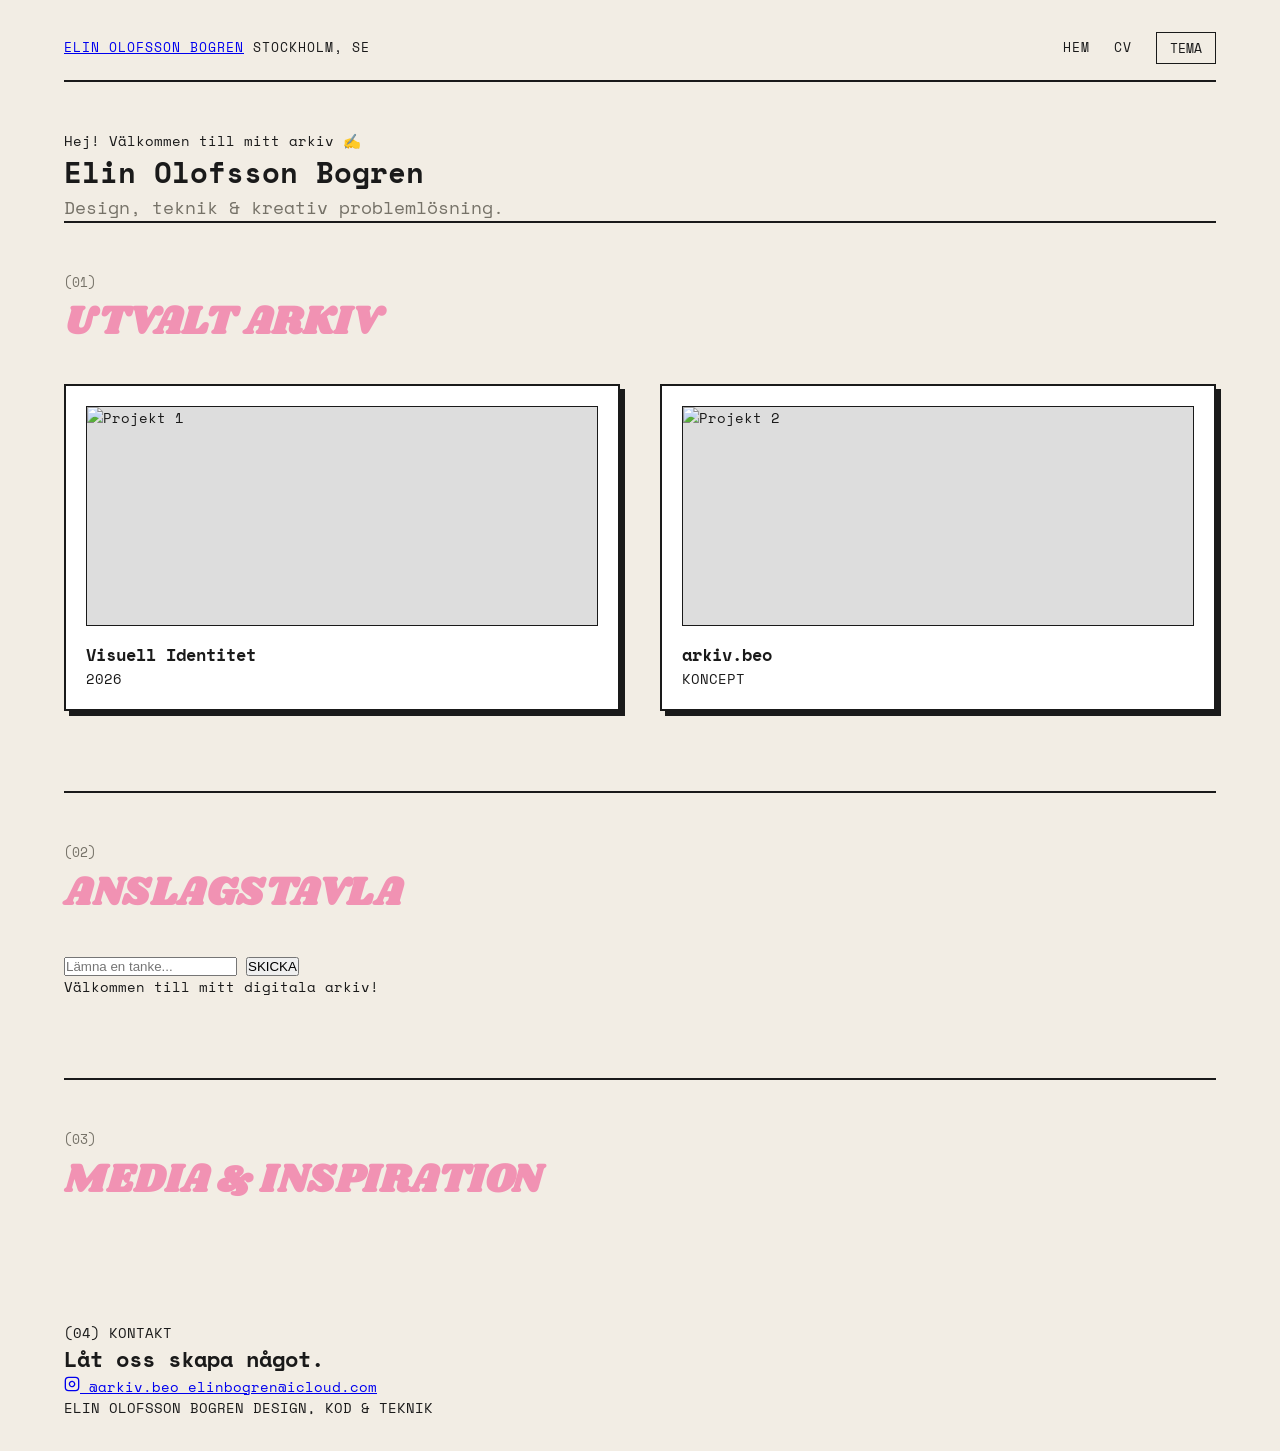
==== index.html @ 82c9f33a "Update index.html" ====
<!DOCTYPE html>
<html lang="sv">
<head>
    <meta charset="UTF-8">
    <meta name="viewport" content="width=device-width, initial-scale=1.0">
    <title>Elin Olofsson Bogren — Portfolio</title>
    
    <link rel="preconnect" href="https://fonts.googleapis.com">
    <link rel="preconnect" href="https://fonts.gstatic.com" crossorigin>
    <link href="https://fonts.googleapis.com/css2?family=Caveat:wght@500;700&family=Instrument+Serif:ital@0;1&family=Inter:wght@300;400;500;600&display=swap" rel="stylesheet">
    
    <link rel="stylesheet" href="style.css">
</head>
<body>

    <nav class="top-nav">
        <div class="nav-left">
            <a href="index.html" class="logo-link">ELIN OLOFSSON BOGREN</a>
            <span class="location">STOCKHOLM, SE</span>
        </div>
        <div class="nav-right">
            <a href="index.html" class="nav-link active">HEM</a>
            <a href="cv.html" class="nav-link">CV</a>
            <button id="theme-toggle" onclick="skiftaTema()">TEMA</button>
        </div>
    </nav>

    <header class="hero-scrapbook">
        <div class="handwritten-intro">Hej! Välkommen till mitt arkiv ✍️</div>
        <h1>Elin Olofsson Bogren</h1>
        <p class="hero-subtext">Design, teknik & kreativ problemlösning.</p>
    </header>

    <main>
        <section class="asymmetric-section">
            <div class="section-label">
                <span>(01)</span>
                <h2>UTVALT ARKIV</h2>
            </div>
            <div class="section-content">
                <div class="portfolio-grid">
                    <article class="project-item">
                        <div class="project-img-wrapper">
                            <img src="https://picsum.photos/700/500?random=1" alt="Projekt 1">
                        </div>
                        <div class="project-meta">
                            <h3>Visuell Identitet</h3>
                            <span>2026</span>
                        </div>
                    </article>

                    <article class="project-item">
                        <div class="project-img-wrapper">
                            <img src="https://picsum.photos/700/500?random=2" alt="Projekt 2">
                        </div>
                        <div class="project-meta">
                            <h3>arkiv.beo</h3>
                            <span>KONCEPT</span>
                        </div>
                    </article>
                </div>
            </div>
        </section>

        <section class="asymmetric-section">
            <div class="section-label">
                <span>(02)</span>
                <h2>ANSLAGSTAVLA</h2>
            </div>
            <div class="section-content">
                <form id="guestbook-form" onsubmit="laggTillHalsning(event)">
                    <input type="text" id="guest-input" placeholder="Lämna en tanke..." required>
                    <button type="submit">SKICKA</button>
                </form>
                <div id="notes-container" class="notes-container">
                    <div class="note">Välkommen till mitt digitala arkiv!</div>
                </div>
            </div>
        </section>

        <section class="asymmetric-section">
            <div class="section-label">
                <span>(03)</span>
                <h2>MEDIA & INSPIRATION</h2>
            </div>
            <div class="section-content">
                <div id="media-grid" class="media-grid"></div>
            </div>
        </section>

        <section class="contact-block">
            <span>(04) KONTAKT</span>
            <h2>Låt oss skapa något.</h2>
            
            <div class="contact-actions">
                <a href="https://instagram.com/arkiv.beo" target="_blank" rel="noopener noreferrer" class="insta-pill">
                    <svg width="16" height="16" viewBox="0 0 24 24" fill="none" stroke="currentColor" stroke-width="2">
                        <rect x="2" y="2" width="20" height="20" rx="5" ry="5"></rect>
                        <path d="M16 11.37A4 4 0 1 1 12.63 8 4 4 0 0 1 16 11.37z"></path>
                        <line x1="17.5" y1="6.5" x2="17.51" y2="6.5"></line>
                    </svg>
                    @arkiv.beo
                </a>

                <a href="mailto:elinbogren@icloud.com" class="email-btn">
                    elinbogren@icloud.com
                </a>
            </div>
        </section>
    </main>

    <footer>
        ELIN OLOFSSON BOGREN DESIGN, KOD & TEKNIK
    </footer>
---- style.css ----
/* ==========================================================================
   GOOGLE FONTS & VARIABLER
   ========================================================================== */
@import url('https://fonts.googleapis.com/css2?family=Shrikhand&family=Space+Mono:ital,wght@0,400;0,700;1,400&display=swap');

:root {
  --bg-color: #f2ede4;          /* Varm creme/papyrus */
  --card-bg: #ffffff;
  --text-color: #1a1a1a;
  --text-muted: #767268;
  --accent-pink: #f192b3;       /* Bubbelgumrosa från referensen */
  --border-color: #1a1a1a;
  --font-mono: 'Space Mono', monospace;
  --font-display: 'Shrikhand', cursive; /* Bubblig retro-font för rubriker */
}

body.dark-mode {
  --bg-color: #181716;
  --card-bg: #242220;
  --text-color: #f2ede4;
  --text-muted: #a39e93;
  --border-color: #f2ede4;
}

/* ==========================================================================
   GRUNDSTYLER & LAYOUT
   ========================================================================== */
* {
  box-sizing: border-box;
  margin: 0;
  padding: 0;
}

body {
  background-color: var(--bg-color);
  color: var(--text-color);
  font-family: var(--font-mono);
  padding: 2rem 5vw; /* Skapar lagom med marginal på sidorna */
  line-height: 1.5;
  font-size: 0.9rem;
  width: 100%;
  max-width: 100%;
  margin: 0;
}

/* Huvudbehållaren som centrerar och sätter maxbredd på innehållet */
main {
  width: 100%;
  max-width: 1200px;
  margin: 0 auto;
}

/* Se till att sektionerna använder hela den tillgängliga bredden */
.asymmetric-section,
.hero-split,
.portfolio-grid,
#media-grid,
.media-grid {
  width: 100%;
}

/* ==========================================================================
   NAVIGATION
   ========================================================================== */
.top-nav {
  display: flex;
  justify-content: space-between;
  align-items: center;
  border-bottom: 2px solid var(--border-color);
  padding-bottom: 1rem;
  margin-bottom: 3rem;
  text-transform: uppercase;
  letter-spacing: 1px;
  font-size: 0.8rem;
}

.nav-right {
  display: flex;
  gap: 1.5rem;
  align-items: center;
}

.nav-link {
  color: var(--text-color);
  text-decoration: none;
}

#theme-toggle {
  background: transparent;
  border: 1.5px solid var(--border-color);
  padding: 0.3rem 0.8rem;
  font-family: var(--font-mono);
  color: var(--text-color);
  cursor: pointer;
}

/* ==========================================================================
   HERO SEKTION
   ========================================================================== */
.hero-split {
  margin-bottom: 5rem;
}

.hero-text-side h1 {
  font-family: var(--font-display);
  font-size: clamp(3rem, 7vw, 6rem);
  color: var(--accent-pink);
  line-height: 0.95;
  margin-bottom: 1.5rem;
  letter-spacing: -1px;
}

.hero-subtext {
  font-size: 1.1rem;
  max-width: 500px;
  color: var(--text-muted);
}

/* ==========================================================================
   RUBRIKER FÖR SEKTIONER
   ========================================================================== */
.asymmetric-section {
  border-top: 2px solid var(--border-color);
  padding-top: 3rem;
  margin-bottom: 5rem;
}

.section-label {
  margin-bottom: 2rem;
}

.section-label span {
  color: var(--text-muted);
  font-size: 0.8rem;
}

.section-label h2 {
  font-family: var(--font-display);
  font-size: 2.5rem;
  color: var(--accent-pink);
  letter-spacing: 0.5px;
}

/* ==========================================================================
   PORTFOLIO & MEDIA GRIDS (KORT & BILDER)
   ========================================================================== */
.portfolio-grid {
  display: grid;
  grid-template-columns: repeat(auto-fill, minmax(400px, 1fr));
  gap: 2.5rem;
}

#media-grid,
.media-grid {
  display: grid;
  grid-template-columns: repeat(auto-fill, minmax(320px, 1fr));
  gap: 2rem;
  margin-top: 2rem;
}

/* KORT-DESIGN: Tjock ram + Hård skugga */
.project-item,
.media-card {
  background: var(--card-bg);
  border: 2px solid var(--border-color);
  padding: 1.25rem;
  box-shadow: 5px 5px 0px var(--border-color);
  display: flex;
  flex-direction: column;
  justify-content: space-between;
  transition: transform 0.2s ease, box-shadow 0.2s ease;
  position: relative;
  overflow: hidden;
}

.project-item:hover,
.media-card:hover {
  transform: translate(-3px, -3px);
  box-shadow: 8px 8px 0px var(--border-color);
}

/* BILDER I KORT */
.project-img-wrapper,
.media-img-wrapper {
  width: 100%;
  height: 220px;
  border: 1.5px solid var(--border-color);
  overflow: hidden;
  margin-bottom: 1rem;
  background-color: #ddd;
}

.project-img-wrapper img,
.media-img-wrapper img,
.media-card img {
  width: 100% !important;
  max-width:
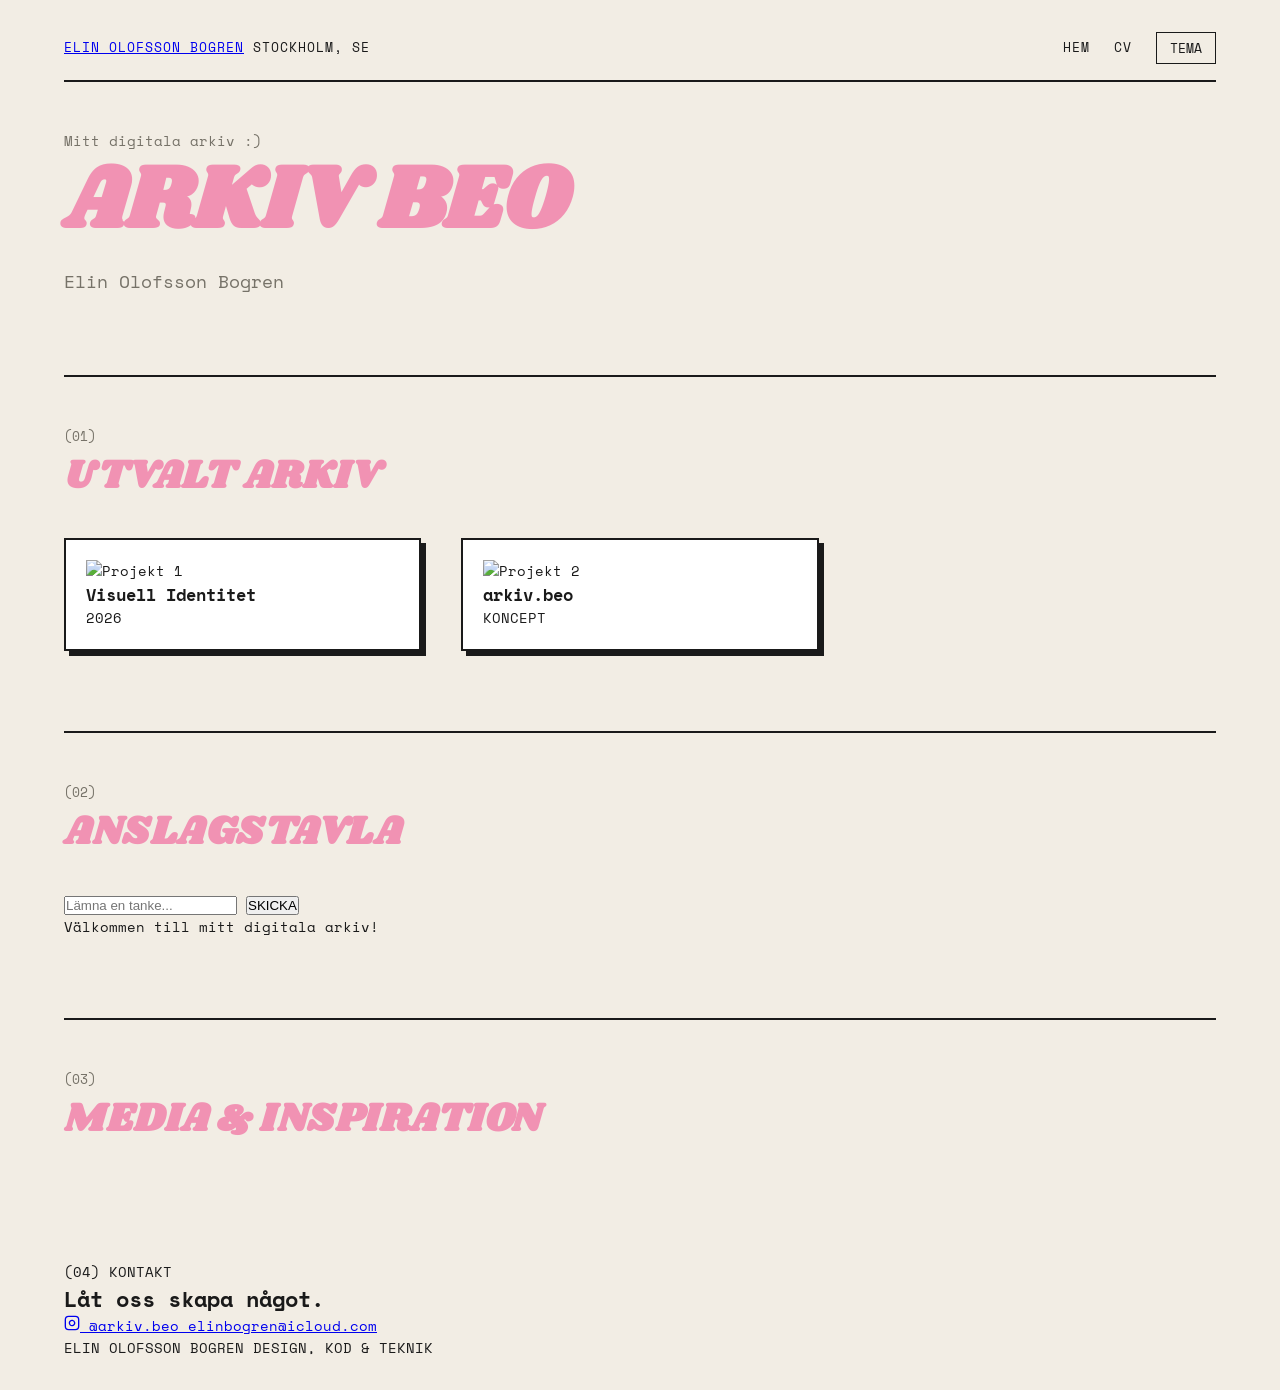
==== commit 0584f39b: "Update index.html" ====
--- a/index.html
+++ b/index.html
@@ -112,3 +112,19 @@
     <footer>
         ELIN OLOFSSON BOGREN DESIGN, KOD & TEKNIK
     </footer>
+
+    <script src="script.js"></script>
+    <script src="https://identity.netlify.com/v1/netlify-identity-widget.js"></script>
+    <script>
+      if (window.netlifyIdentity) {
+        window.netlifyIdentity.on("init", user => {
+          if (!user) {
+            window.netlifyIdentity.on("login", () => {
+              document.location.href = "/admin/";
+            });
+          }
+        });
+      }
+    </script>
+</body>
+</html>
--- a/style.css
+++ b/style.css
@@ -97,11 +97,13 @@
 /* ==========================================================================
    HERO SEKTION
    ========================================================================== */
-.hero-split {
+.hero-split,
+.hero-scrapbook {
   margin-bottom: 5rem;
 }
 
-.hero-text-side h1 {
+.hero-text-side h1,
+.hero-scrapbook h1 {
   font-family: var(--font-display);
   font-size: clamp(3rem, 7vw, 6rem);
   color: var(--accent-pink);
@@ -114,6 +116,13 @@
   font-size: 1.1rem;
   max-width: 500px;
   color: var(--text-muted);
+}
+
+.handwritten-intro {
+  font-family: var(--font-mono);
+  font-size: 0.9rem;
+  color: var(--text-muted);
+  margin-bottom: 0.5rem;
 }
 
 /* ==========================================================================
@@ -146,14 +155,14 @@
    ========================================================================== */
 .portfolio-grid {
   display: grid;
-  grid-template-columns: repeat(auto-fill, minmax(400px, 1fr));
+  grid-template-columns: repeat(auto-fill, minmax(300px, 1fr));
   gap: 2.5rem;
 }
 
 #media-grid,
 .media-grid {
   display: grid;
-  grid-template-columns: repeat(auto-fill, minmax(320px, 1fr));
+  grid-template-columns: repeat(auto-fill, minmax(300px, 1fr));
   gap: 2rem;
   margin-top: 2rem;
 }
@@ -170,28 +179,3 @@
   justify-content: space-between;
   transition: transform 0.2s ease, box-shadow 0.2s ease;
   position: relative;
-  overflow: hidden;
-}
-
-.project-item:hover,
-.media-card:hover {
-  transform: translate(-3px, -3px);
-  box-shadow: 8px 8px 0px var(--border-color);
-}
-
-/* BILDER I KORT */
-.project-img-wrapper,
-.media-img-wrapper {
-  width: 100%;
-  height: 220px;
-  border: 1.5px solid var(--border-color);
-  overflow: hidden;
-  margin-bottom: 1rem;
-  background-color: #ddd;
-}
-
-.project-img-wrapper img,
-.media-img-wrapper img,
-.media-card img {
-  width: 100% !important;
-  max-width:
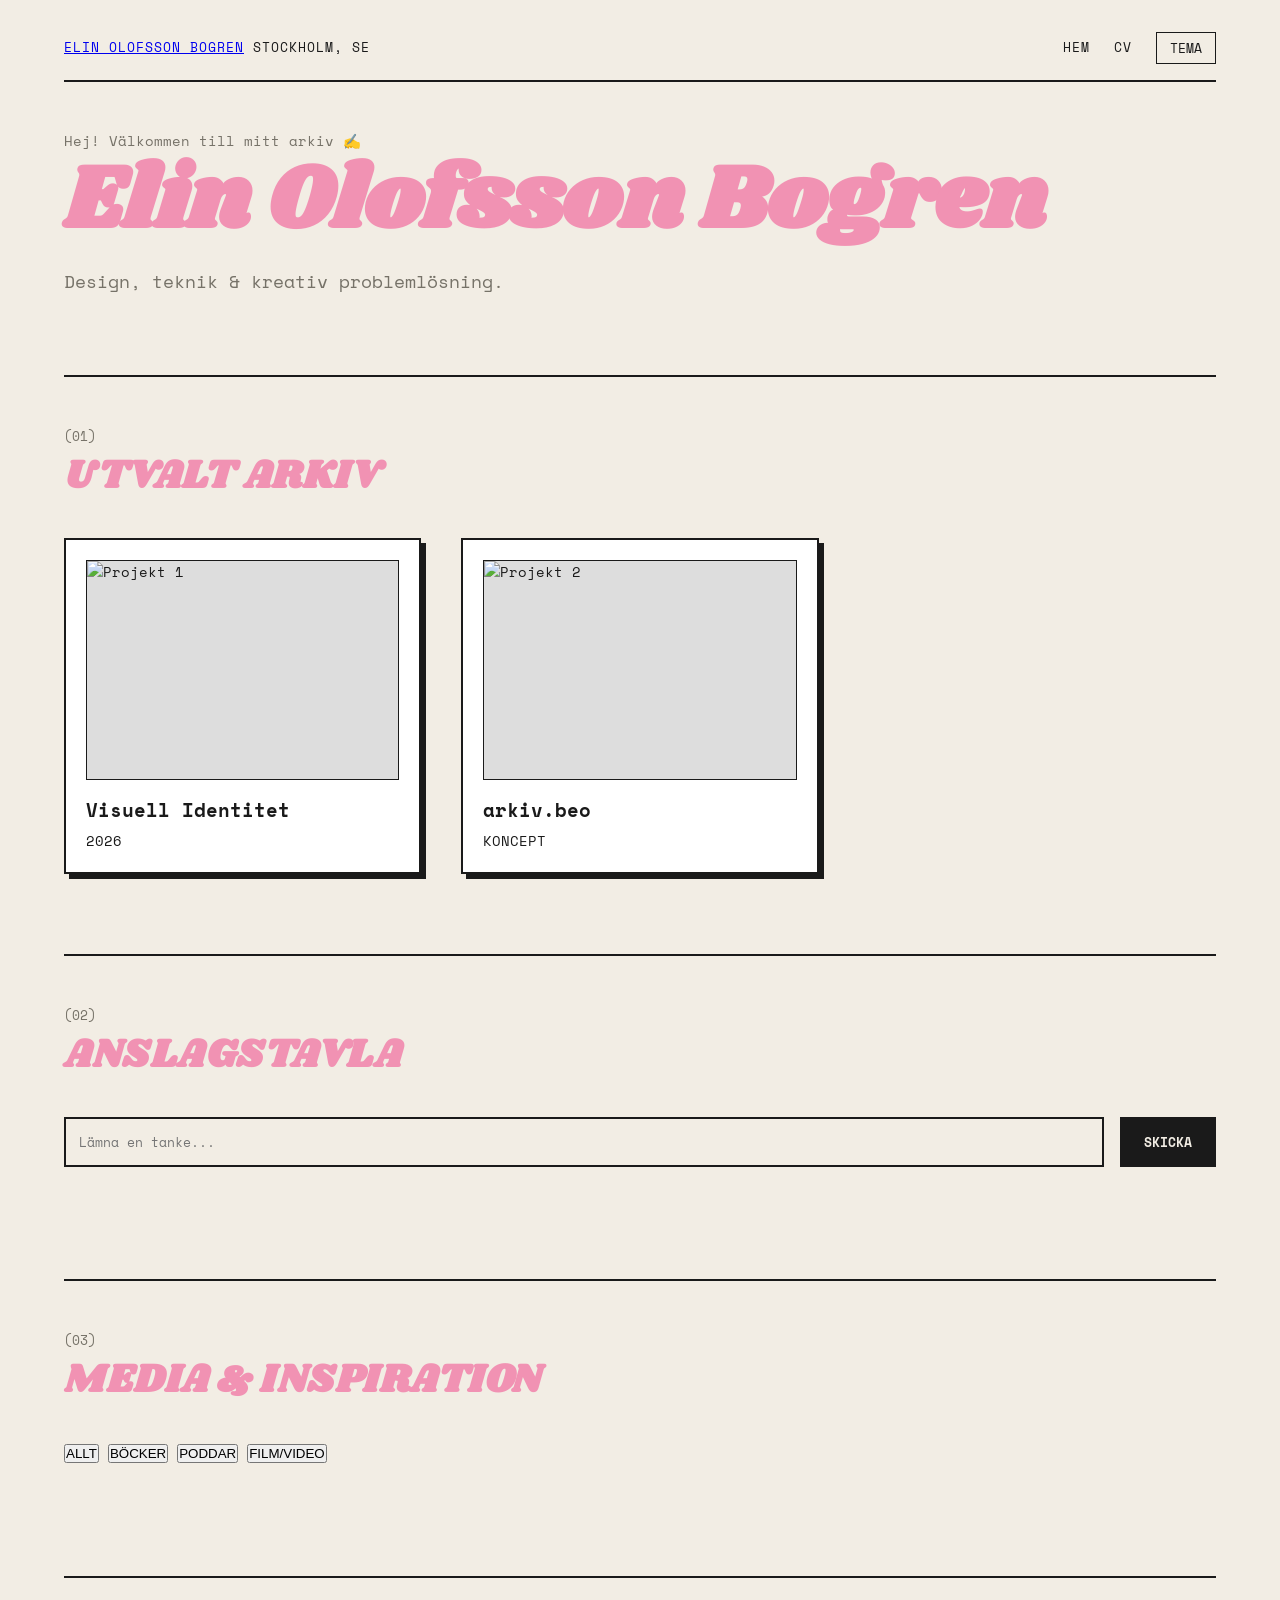
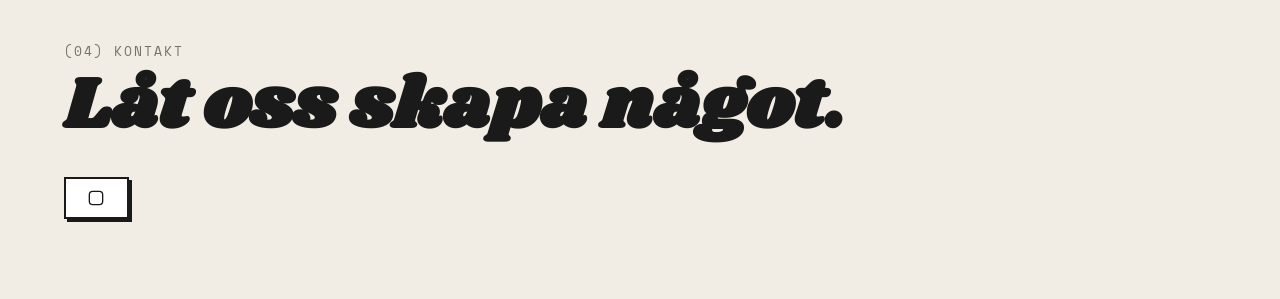
==== commit 4292edb9: "Update index.html" ====
--- a/index.html
+++ b/index.html
@@ -5,10 +5,20 @@
     <meta name="viewport" content="width=device-width, initial-scale=1.0">
     <title>Elin Olofsson Bogren — Portfolio</title>
     
+    <meta name="description" content="Elin Olofsson Bogren — Portfolio inom design, teknik och kreativ problemlösning.">
+    <meta name="author" content="Elin Olofsson Bogren">
+    <meta property="og:type" content="website">
+    <meta property="og:url" content="https://din-doman.netlify.app/">
+    <meta property="og:title" content="Elin Olofsson Bogren — Portfolio">
+    <meta property="og:description" content="Kika in i mitt digitala arkiv av design, kod och inspiration.">
+    <meta property="og:image" content="https://picsum.photos/1200/630">
+    <meta name="twitter:card" content="summary_large_image">
+
+    <link rel="icon" href="favicon.png" type="image/png">
+
     <link rel="preconnect" href="https://fonts.googleapis.com">
     <link rel="preconnect" href="https://fonts.gstatic.com" crossorigin>
     <link href="https://fonts.googleapis.com/css2?family=Caveat:wght@500;700&family=Instrument+Serif:ital@0;1&family=Inter:wght@300;400;500;600&display=swap" rel="stylesheet">
-    
     <link rel="stylesheet" href="style.css">
 </head>
 <body>
@@ -73,8 +83,7 @@
                     <button type="submit">SKICKA</button>
                 </form>
                 <div id="notes-container" class="notes-container">
-                    <div class="note">Välkommen till mitt digitala arkiv!</div>
-                </div>
+                    </div>
             </div>
         </section>
 
@@ -83,6 +92,14 @@
                 <span>(03)</span>
                 <h2>MEDIA & INSPIRATION</h2>
             </div>
+            
+            <div id="media-filter" class="filter-container">
+                <button class="filter-btn active" onclick="filtreraMedia('alla')">ALLT</button>
+                <button class="filter-btn" onclick="filtreraMedia('bok')">BÖCKER</button>
+                <button class="filter-btn" onclick="filtreraMedia('podd')">PODDAR</button>
+                <button class="filter-btn" onclick="filtreraMedia('film')">FILM/VIDEO</button>
+            </div>
+
             <div class="section-content">
                 <div id="media-grid" class="media-grid"></div>
             </div>
@@ -96,35 +113,4 @@
                 <a href="https://instagram.com/arkiv.beo" target="_blank" rel="noopener noreferrer" class="insta-pill">
                     <svg width="16" height="16" viewBox="0 0 24 24" fill="none" stroke="currentColor" stroke-width="2">
                         <rect x="2" y="2" width="20" height="20" rx="5" ry="5"></rect>
-                        <path d="M16 11.37A4 4 0 1 1 12.63 8 4 4 0 0 1 16 11.37z"></path>
-                        <line x1="17.5" y1="6.5" x2="17.51" y2="6.5"></line>
-                    </svg>
-                    @arkiv.beo
-                </a>
-
-                <a href="mailto:elinbogren@icloud.com" class="email-btn">
-                    elinbogren@icloud.com
-                </a>
-            </div>
-        </section>
-    </main>
-
-    <footer>
-        ELIN OLOFSSON BOGREN DESIGN, KOD & TEKNIK
-    </footer>
-
-    <script src="script.js"></script>
-    <script src="https://identity.netlify.com/v1/netlify-identity-widget.js"></script>
-    <script>
-      if (window.netlifyIdentity) {
-        window.netlifyIdentity.on("init", user => {
-          if (!user) {
-            window.netlifyIdentity.on("login", () => {
-              document.location.href = "/admin/";
-            });
-          }
-        });
-      }
-    </script>
-</body>
-</html>
+                        <path d="M16 11.37A4 4 0 1 1 12.63 8 4 4 0 0 1 16 11
--- a/style.css
+++ b/style.css
@@ -8,10 +8,10 @@
   --card-bg: #ffffff;
   --text-color: #1a1a1a;
   --text-muted: #767268;
-  --accent-pink: #f192b3;       /* Bubbelgumrosa från referensen */
+  --accent-pink: #f192b3;       /* Bubbelgumrosa */
   --border-color: #1a1a1a;
   --font-mono: 'Space Mono', monospace;
-  --font-display: 'Shrikhand', cursive; /* Bubblig retro-font för rubriker */
+  --font-display: 'Shrikhand', cursive;
 }
 
 body.dark-mode {
@@ -35,7 +35,7 @@
   background-color: var(--bg-color);
   color: var(--text-color);
   font-family: var(--font-mono);
-  padding: 2rem 5vw; /* Skapar lagom med marginal på sidorna */
+  padding: 2rem 5vw;
   line-height: 1.5;
   font-size: 0.9rem;
   width: 100%;
@@ -43,14 +43,12 @@
   margin: 0;
 }
 
-/* Huvudbehållaren som centrerar och sätter maxbredd på innehållet */
 main {
   width: 100%;
   max-width: 1200px;
   margin: 0 auto;
 }
 
-/* Se till att sektionerna använder hela den tillgängliga bredden */
 .asymmetric-section,
 .hero-split,
 .portfolio-grid,
@@ -167,7 +165,6 @@
   margin-top: 2rem;
 }
 
-/* KORT-DESIGN: Tjock ram + Hård skugga */
 .project-item,
 .media-card {
   background: var(--card-bg);
@@ -179,3 +176,206 @@
   justify-content: space-between;
   transition: transform 0.2s ease, box-shadow 0.2s ease;
   position: relative;
+  overflow: hidden;
+}
+
+.project-item:hover,
+.media-card:hover {
+  transform: translate(-3px, -3px);
+  box-shadow: 8px 8px 0px var(--border-color);
+}
+
+/* BILDER I KORT */
+.project-img-wrapper,
+.media-img-wrapper {
+  width: 100%;
+  height: 220px;
+  border: 1.5px solid var(--border-color);
+  overflow: hidden; /* Klipper bort allt som hamnar utanför ramen */
+  margin-bottom: 1rem;
+  background-color: #ddd;
+  position: relative;
+}
+
+/* Tvingar ALLA bilder att stanna i ramen */
+.project-img-wrapper img,
+.media-img-wrapper img,
+.project-item img,
+.media-card img {
+  width: 100% !important;
+  height: 100% !important;
+  object-fit: cover !important; /* Gör så att bilden fyller rutan snyggt utan att bli skev */
+  display: block !important;
+}
+
+.media-type {
+  display: inline-block;
+  background: var(--border-color);
+  color: var(--bg-color);
+  font-size: 0.7rem;
+  padding: 2px 6px;
+  text-transform: uppercase;
+  font-weight: bold;
+  align-self: flex-start;
+  margin-bottom: 0.5rem;
+}
+
+.media-card h3, 
+.project-meta h3 {
+  font-size: 1.2rem;
+  font-family: var(--font-mono);
+  font-weight: 700;
+  margin-bottom: 0.3rem;
+}
+
+.media-creator {
+  font-size: 0.85rem;
+  color: var(--text-muted);
+}
+
+.media-link {
+  margin-top: 1rem;
+  color: var(--text-color);
+  font-weight: bold;
+  text-decoration: underline;
+  font-size: 0.85rem;
+}
+
+/* ==========================================================================
+   ANSLAGSTAVLA / GUESTBOOK
+   ========================================================================== */
+#guestbook-form {
+  display: flex;
+  gap: 1rem;
+  margin-bottom: 2rem;
+}
+
+#guest-input {
+  padding: 0.8rem;
+  background: transparent;
+  border: 2px solid var(--border-color);
+  color: var(--text-color);
+  font-family: var(--font-mono);
+  flex: 1;
+}
+
+#guestbook-form button {
+  background: var(--border-color);
+  color: var(--bg-color);
+  border: none;
+  padding: 0.8rem 1.5rem;
+  font-family: var(--font-mono);
+  font-weight: bold;
+  cursor: pointer;
+}
+
+.notes-container {
+  display: flex;
+  flex-wrap: wrap;
+  gap: 1rem;
+}
+
+.note {
+  background: var(--card-bg);
+  border: 2px solid var(--border-color);
+  padding: 0.8rem 1.2rem;
+  box-shadow: 3px 3px 0px var(--border-color);
+}
+
+/* ==========================================================================
+   KONTAKTSEKTION & FOOTER
+   ========================================================================== */
+.contact-block {
+  border-top: 2px solid var(--border-color);
+  padding-top: 4rem;
+  margin-top: 5rem;
+  text-align: left;
+}
+
+.contact-block span {
+  font-family: var(--font-mono);
+  font-size: 0.8rem;
+  letter-spacing: 2px;
+  color: var(--text-muted);
+  text-transform: uppercase;
+  display: block;
+  margin-bottom: 0.5rem;
+}
+
+.contact-block h2 {
+  font-family: var(--font-display);
+  font-size: clamp(2.5rem, 6vw, 4.5rem);
+  color: var(--text-color);
+  margin-bottom: 2rem;
+  line-height: 1.05;
+}
+
+.contact-actions {
+  display: flex;
+  align-items: center;
+  gap: 1.5rem;
+  flex-wrap: wrap;
+  margin-bottom: 3rem;
+}
+
+.insta-pill {
+  display: inline-flex;
+  align-items: center;
+  gap: 8px;
+  padding: 0.7rem 1.4rem;
+  border: 2px solid var(--border-color);
+  background-color: var(--card-bg);
+  box-shadow: 3px 3px 0px var(--border-color);
+  color: var(--text-color);
+  text-decoration: none;
+  font-family: var(--font-mono);
+  font-size: 0.85rem;
+  font-weight: 700;
+  transition: transform 0.2s ease, box-shadow 0.2s ease;
+}
+
+.insta-pill:hover {
+  transform: translate(-2px, -2px);
+  box-shadow: 5px 5px 0px var(--border-color);
+  background-color: var(--border-color);
+  color: var(--bg-color);
+}
+
+.email-btn {
+  font-family: var(--font-mono);
+  font-size: 0.95rem;
+  color: var(--text-color);
+  text-decoration: underline;
+  text-underline-offset: 6px;
+  font-weight: 700;
+  transition: color 0.2s ease;
+}
+
+.email-btn:hover {
+  color: var(--text-muted);
+}
+
+footer {
+  border-top: 2px solid var(--border-color);
+  padding-top: 1.5rem;
+  padding-bottom: 2rem;
+  color: var(--text-muted);
+  font-family: var(--font-mono);
+  font-size: 0.75rem;
+  letter-spacing: 1.5px;
+  text-transform: uppercase;
+}
+
+/* ==========================================================================
+   RESPONSIVITET FÖR MOBILER
+   ========================================================================== */
+@media (max-width: 768px) {
+  body {
+    padding: 1.5rem;
+  }
+  .portfolio-grid, 
+  #media-grid, 
+  .media-grid {
+    grid-template-columns: 1fr;
+  }
+}
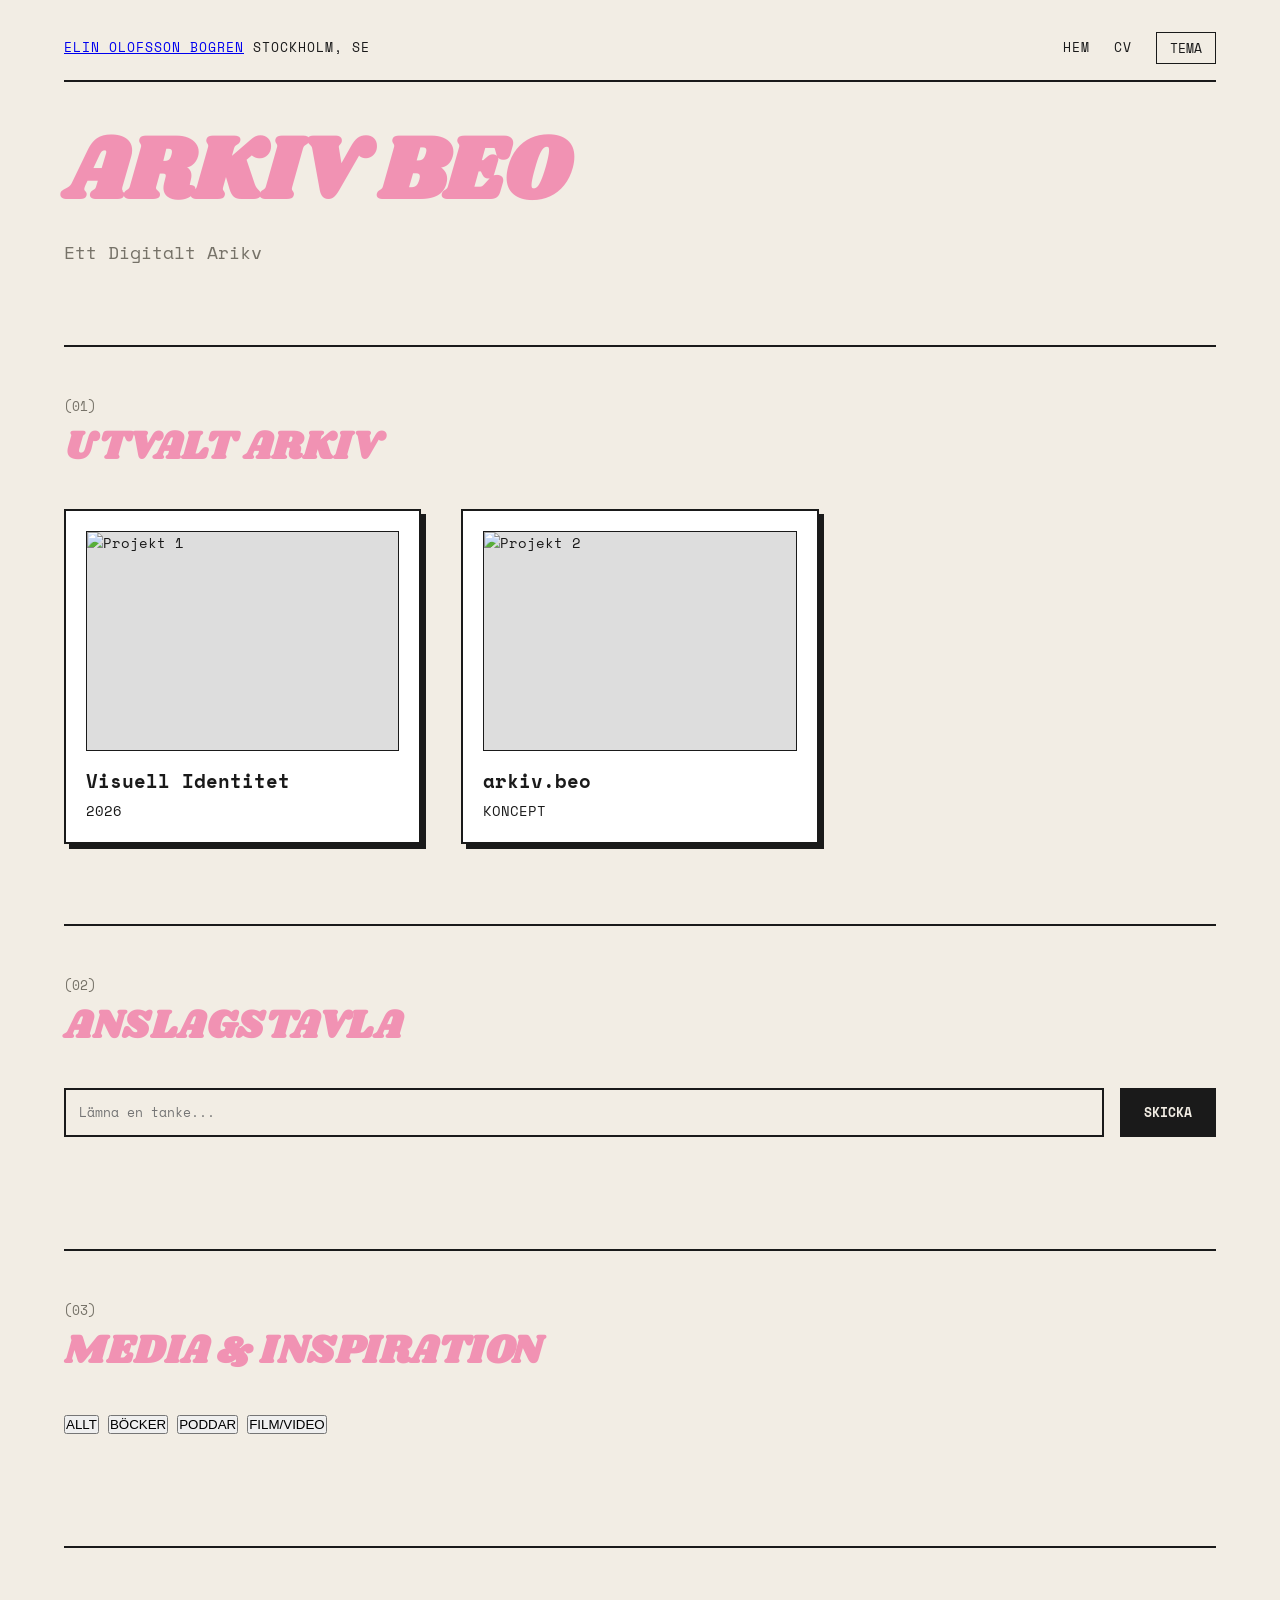
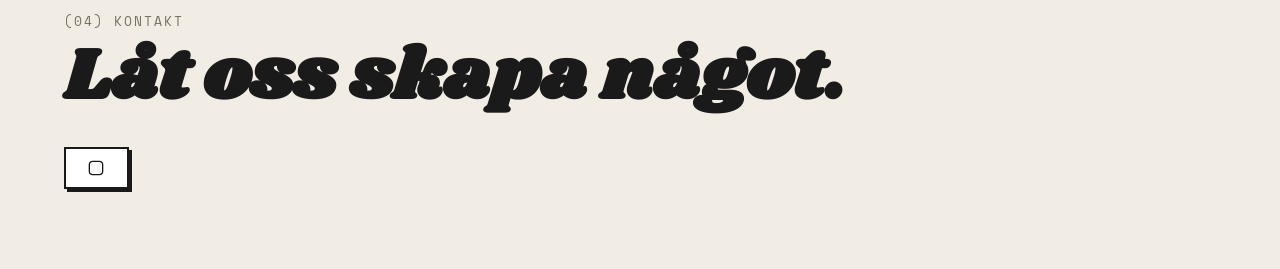
==== commit 61715aeb: "Update index.html" ====
--- a/index.html
+++ b/index.html
@@ -36,9 +36,8 @@
     </nav>
 
     <header class="hero-scrapbook">
-        <div class="handwritten-intro">Hej! Välkommen till mitt arkiv ✍️</div>
-        <h1>Elin Olofsson Bogren</h1>
-        <p class="hero-subtext">Design, teknik & kreativ problemlösning.</p>
+        <h1>ARKIV BEO</h1>
+        <p class="hero-subtext">Ett Digitalt Arikv</p>
     </header>
 
     <main>
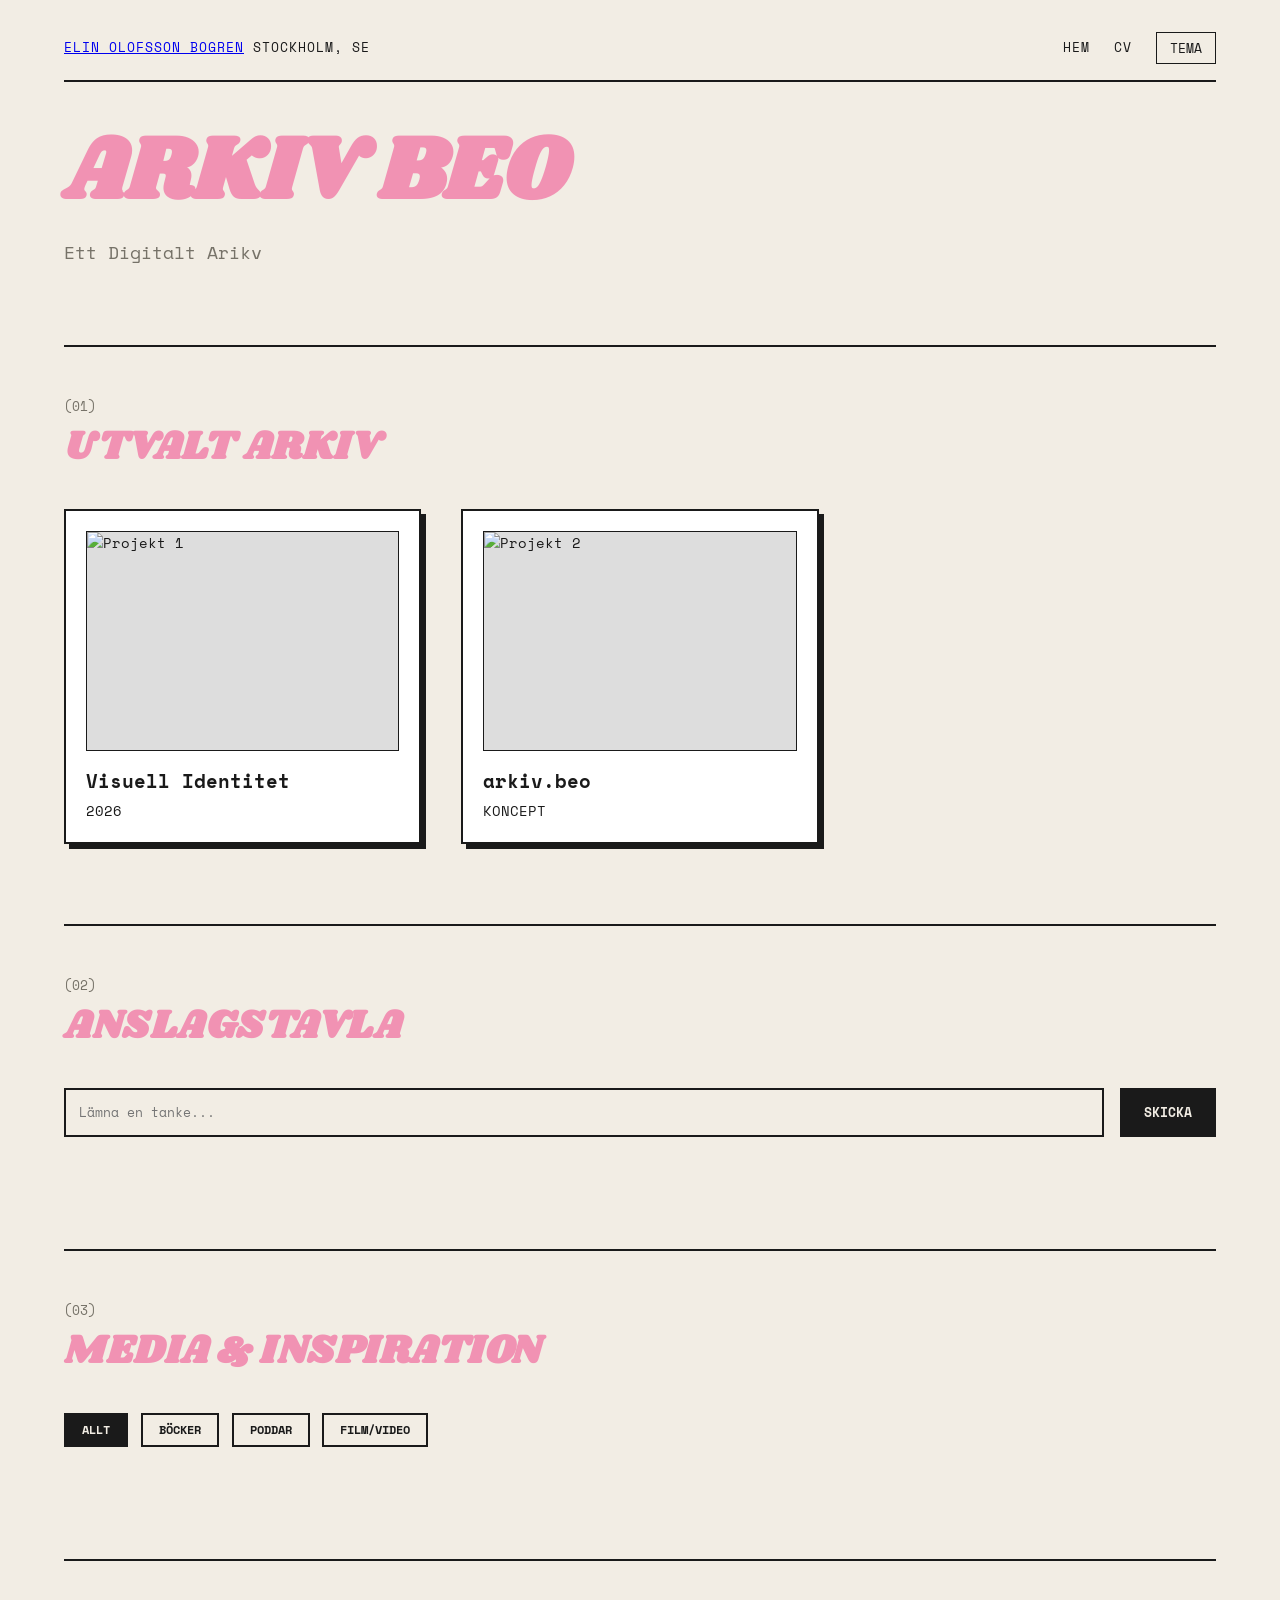
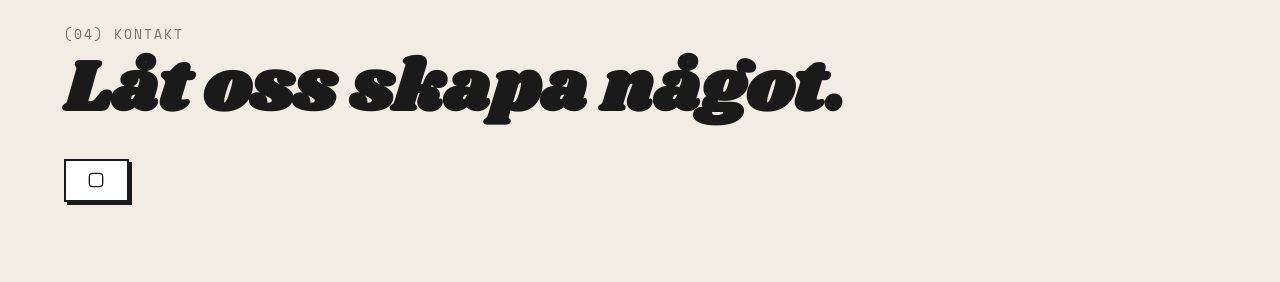
==== commit 7bd4a8ac: "Update index.html" ====
--- a/index.html
+++ b/index.html
@@ -93,10 +93,10 @@
             </div>
             
             <div id="media-filter" class="filter-container">
-                <button class="filter-btn active" onclick="filtreraMedia('alla')">ALLT</button>
-                <button class="filter-btn" onclick="filtreraMedia('bok')">BÖCKER</button>
-                <button class="filter-btn" onclick="filtreraMedia('podd')">PODDAR</button>
-                <button class="filter-btn" onclick="filtreraMedia('film')">FILM/VIDEO</button>
+                <button class="filter-btn active" onclick="filtreraMedia(event,'alla')">ALLT</button>
+                <button class="filter-btn" onclick="filtreraMedia(event,'bok')">BÖCKER</button>
+                <button class="filter-btn" onclick="filtreraMedia(event'podd')">PODDAR</button>
+                <button class="filter-btn" onclick="filtreraMedia(event,'film')">FILM/VIDEO</button>
             </div>
 
             <div class="section-content">
--- a/style.css
+++ b/style.css
@@ -379,3 +379,30 @@
     grid-template-columns: 1fr;
   }
 }
+/* ==========================================================================
+   FILTERKNAPPAR FÖR MEDIA
+   ========================================================================== */
+.filter-container {
+  display: flex;
+  gap: 0.8rem;
+  margin-bottom: 2rem;
+  flex-wrap: wrap;
+}
+
+.filter-btn {
+  background: transparent;
+  border: 2px solid var(--border-color);
+  padding: 0.4rem 1rem;
+  font-family: var(--font-mono);
+  font-size: 0.75rem;
+  font-weight: bold;
+  color: var(--text-color);
+  cursor: pointer;
+  transition: all 0.2s ease;
+}
+
+.filter-btn:hover,
+.filter-btn.active {
+  background: var(--border-color);
+  color: var(--bg-color);
+}
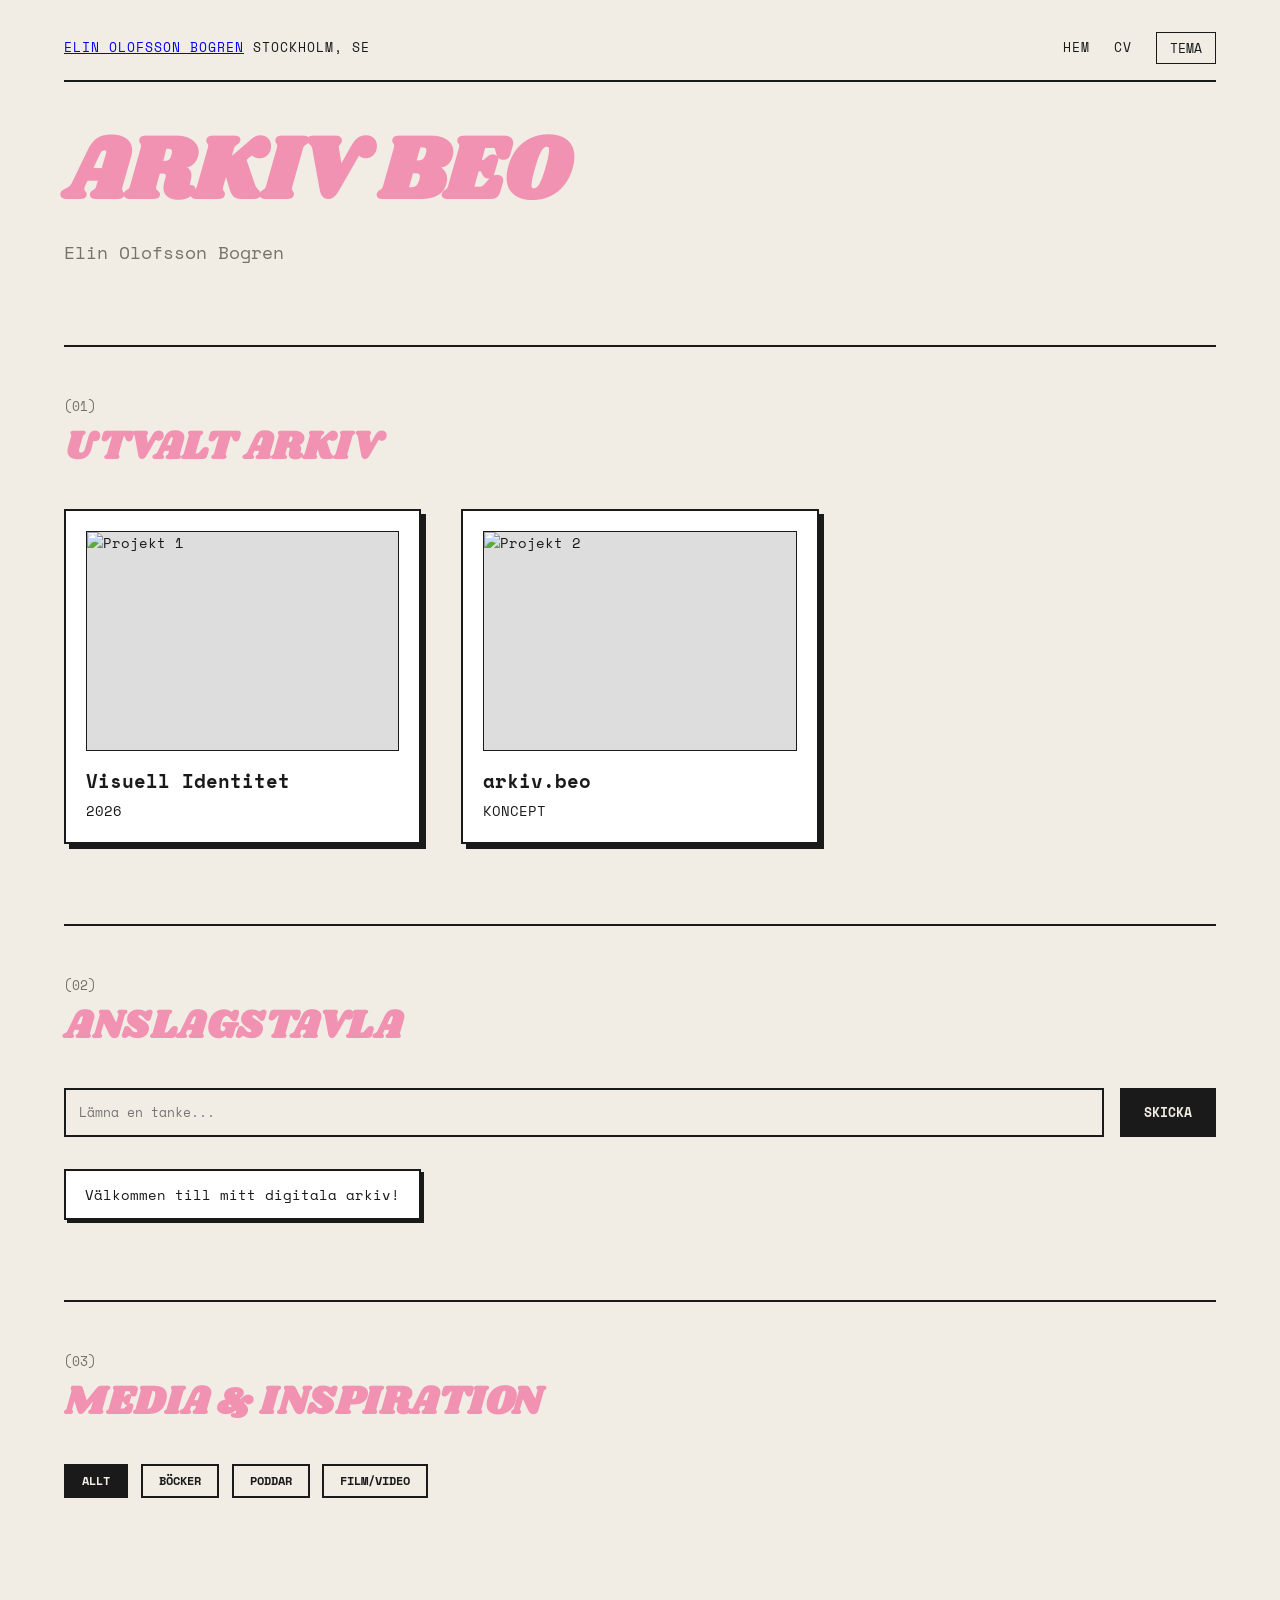
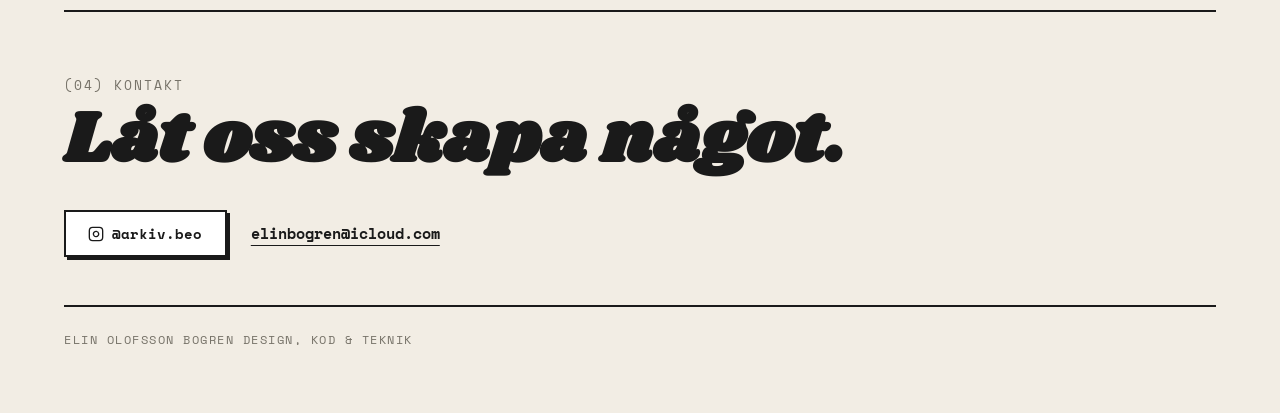
==== commit c73b0aa8: "Update index.html Återställning" ====
--- a/index.html
+++ b/index.html
@@ -95,7 +95,7 @@
             <div id="media-filter" class="filter-container">
                 <button class="filter-btn active" onclick="filtreraMedia(event,'alla')">ALLT</button>
                 <button class="filter-btn" onclick="filtreraMedia(event,'bok')">BÖCKER</button>
-                <button class="filter-btn" onclick="filtreraMedia(event'podd')">PODDAR</button>
+                <button class="filter-btn" onclick="filtreraMedia(event,'podd')">PODDAR</button>
                 <button class="filter-btn" onclick="filtreraMedia(event,'film')">FILM/VIDEO</button>
             </div>
 
@@ -112,4 +112,34 @@
                 <a href="https://instagram.com/arkiv.beo" target="_blank" rel="noopener noreferrer" class="insta-pill">
                     <svg width="16" height="16" viewBox="0 0 24 24" fill="none" stroke="currentColor" stroke-width="2">
                         <rect x="2" y="2" width="20" height="20" rx="5" ry="5"></rect>
-                        <path d="M16 11.37A4 4 0 1 1 12.63 8 4 4 0 0 1 16 11
+                        <path d="M16 11.37A4 4 0 1 1 12.63 8 4 4 0 0 1 16 11.37z"></path>
+                        <line x1="17.5" y1="6.5" x2="17.51" y2="6.5"></line>
+                    </svg>
+                    @arkiv.beo
+                </a>
+                <a href="mailto:elinbogren@icloud.com" class="email-btn">
+                    elinbogren@icloud.com
+                </a>
+            </div>
+        </section>
+    </main>
+
+    <footer>
+        ELIN OLOFSSON BOGREN DESIGN, KOD &amp; TEKNIK
+    </footer>
+
+    <script src="script.js"></script>
+    <script src="https://identity.netlify.com/v1/netlify-identity-widget.js"></script>
+    <script>
+      if (window.netlifyIdentity) {
+        window.netlifyIdentity.on("init", user => {
+          if (!user) {
+            window.netlifyIdentity.on("login", () => {
+              document.location.href = "/admin/";
+            });
+          }
+        });
+      }
+    </script>
+</body>
+</html>
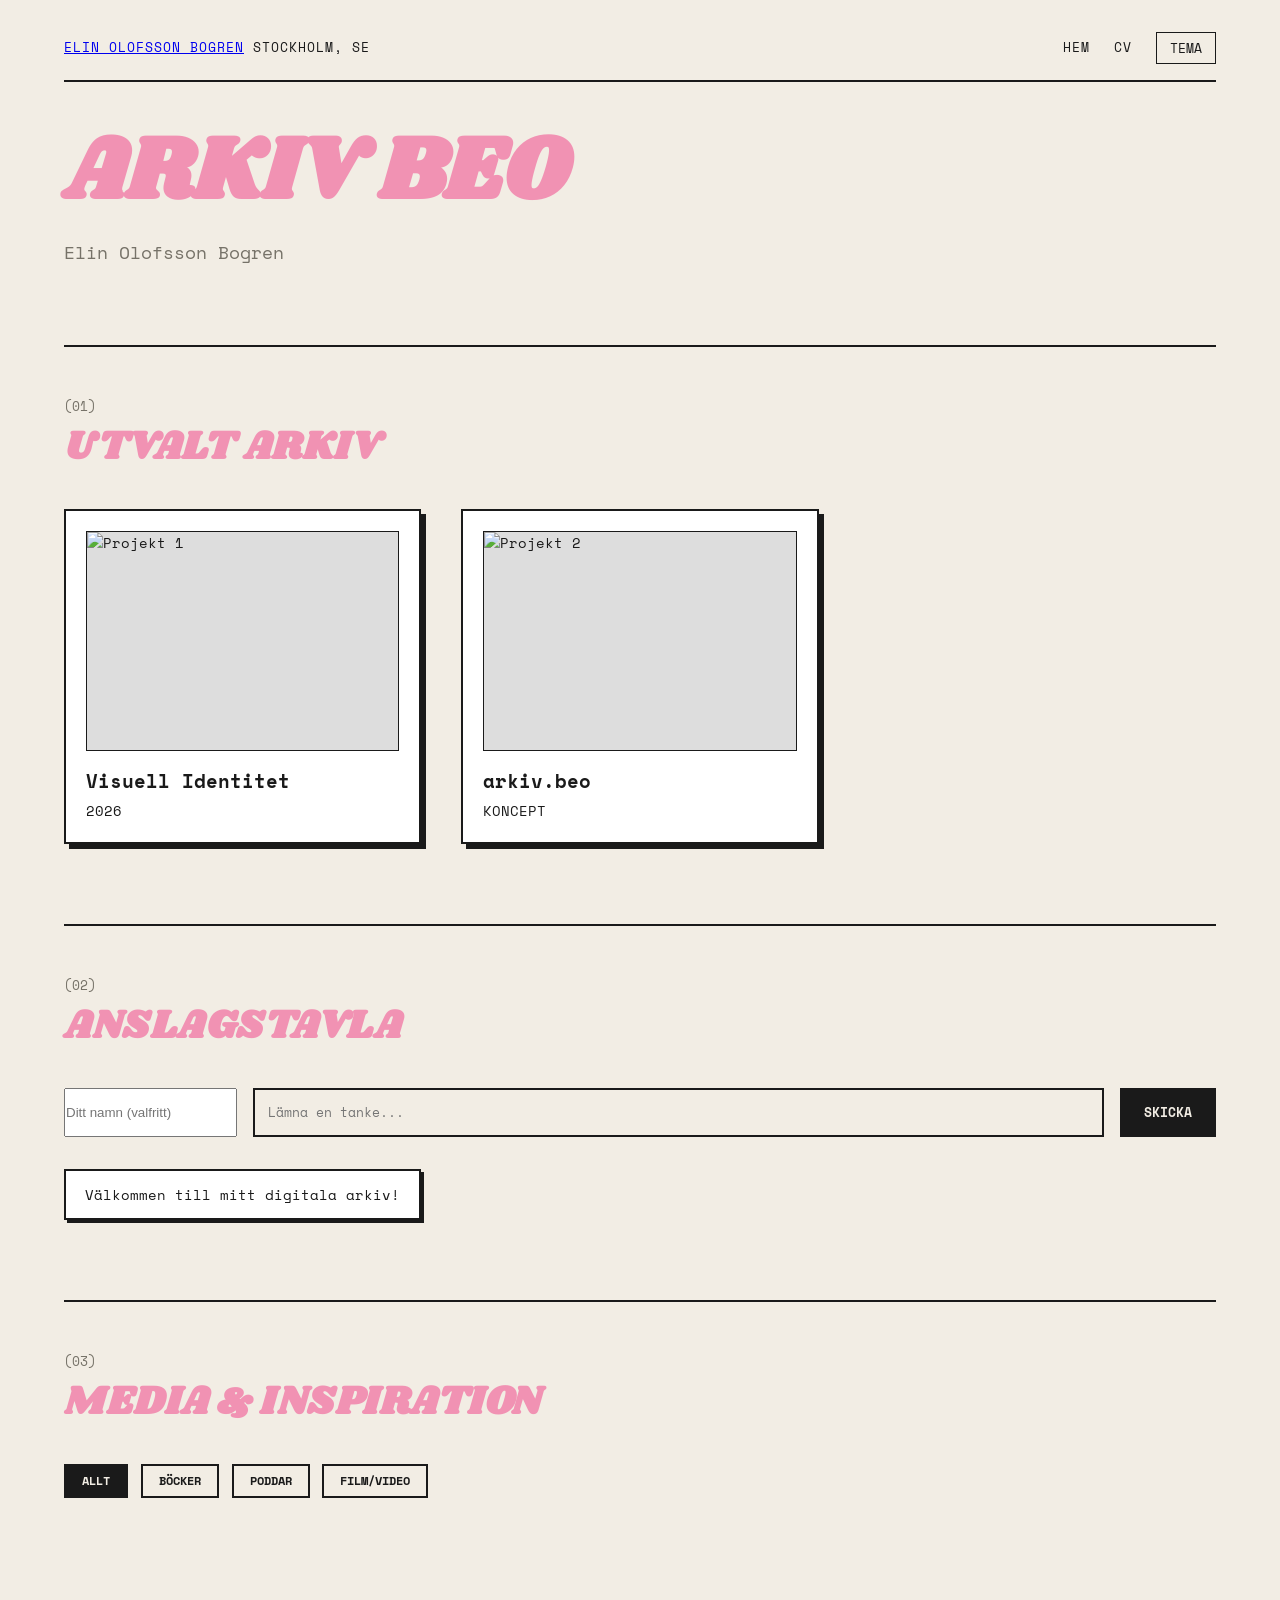
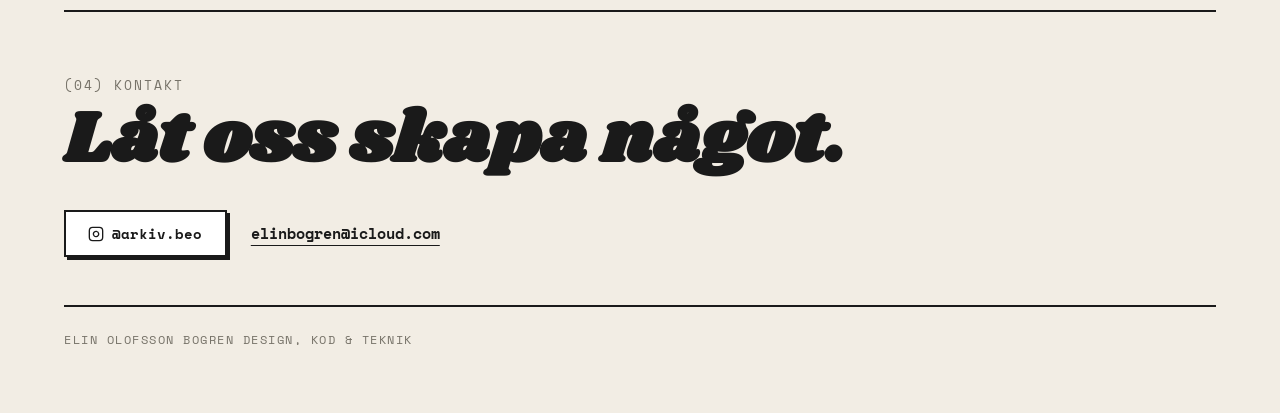
==== commit 797e0f00: "Update index.html" ====
--- a/index.html
+++ b/index.html
@@ -16,12 +16,15 @@
 
     <link rel="icon" href="favicon.png" type="image/png">
 
-    <link rel="preconnect" href="https://fonts.googleapis.com">
-    <link rel="preconnect" href="https://fonts.gstatic.com" crossorigin>
-    <link href="https://fonts.googleapis.com/css2?family=Caveat:wght@500;700&family=Instrument+Serif:ital@0;1&family=Inter:wght@300;400;500;600&display=swap" rel="stylesheet">
     <link rel="stylesheet" href="style.css">
 </head>
 <body>
+    <!-- Sätter rätt tema direkt, innan resten av sidan hinner rendera, så det inte "blinkar" till fel läge -->
+    <script>
+      if (localStorage.getItem("tema") === "dark") {
+        document.body.classList.add("dark-mode");
+      }
+    </script>
 
     <nav class="top-nav">
         <div class="nav-left">
@@ -77,8 +80,9 @@
                 <h2>ANSLAGSTAVLA</h2>
             </div>
             <div class="section-content">
-                <form id="guestbook-form" onsubmit="laggTillHalsning(event)">
-                    <input type="text" id="guest-input" placeholder="Lämna en tanke..." required>
+                <form id="guestbook-form" onsubmit="skickaKommentar(event, null)">
+                    <input type="text" id="guest-name" class="comment-name-input" placeholder="Ditt namn (valfritt)">
+                    <input type="text" id="guest-input" class="comment-text-input" placeholder="Lämna en tanke..." required>
                     <button type="submit">SKICKA</button>
                 </form>
                 <div id="notes-container" class="notes-container">
@@ -128,6 +132,7 @@
         ELIN OLOFSSON BOGREN DESIGN, KOD &amp; TEKNIK
     </footer>
 
+    <script src="https://cdn.jsdelivr.net/npm/@supabase/supabase-js@2"></script>
     <script src="script.js"></script>
     <script src="https://identity.netlify.com/v1/netlify-identity-widget.js"></script>
     <script>
--- a/style.css
+++ b/style.css
@@ -191,10 +191,24 @@
   width: 100%;
   height: 220px;
   border: 1.5px solid var(--border-color);
-  overflow: hidden; /* Klipper bort allt som hamnar utanför ramen */
+  overflow: hidden;
   margin-bottom: 1rem;
   background-color: #ddd;
   position: relative;
+}
+
+/* Om bilden inte kunde laddas (trasig länk) - visa en diskret text istället för tom ruta */
+.project-img-wrapper.bild-saknas::after {
+  content: "Bild saknas";
+  position: absolute;
+  inset: 0;
+  display: flex;
+  align-items: center;
+  justify-content: center;
+  font-size: 0.75rem;
+  color: var(--text-muted);
+  text-transform: uppercase;
+  letter-spacing: 1px;
 }
 
 /* Tvingar ALLA bilder att stanna i ramen */
@@ -204,7 +218,7 @@
 .media-card img {
   width: 100% !important;
   height: 100% !important;
-  object-fit: cover !important; /* Gör så att bilden fyller rutan snyggt utan att bli skev */
+  object-fit: cover !important;
   display: block !important;
 }
 
